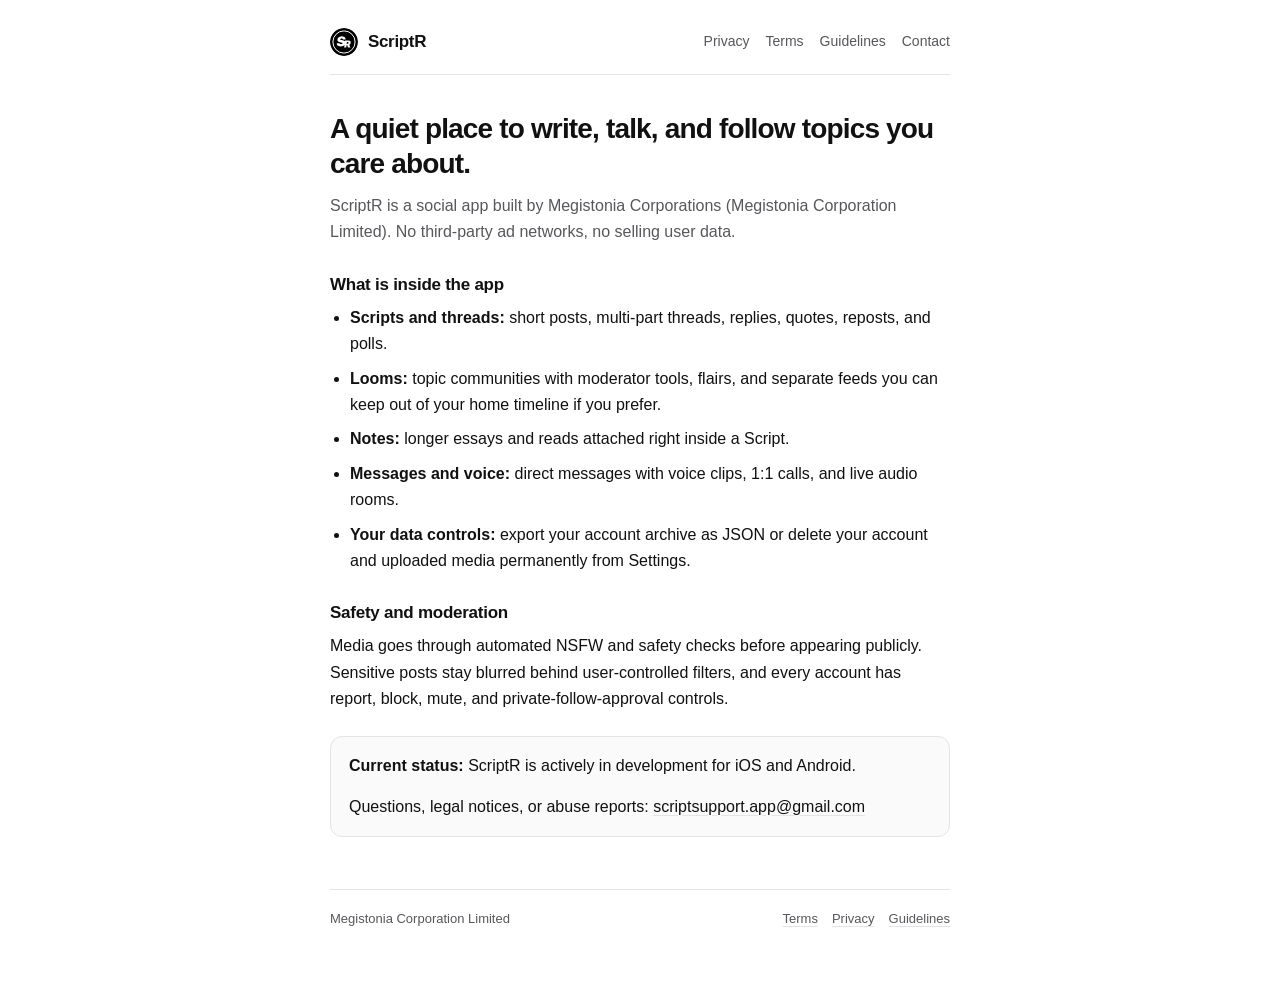
==== index.html @ a4e435cb "Initial ScriptR site and policies" ====
<!doctype html>
<html lang="en">
<head>
  <meta charset="utf-8">
  <meta name="viewport" content="width=device-width, initial-scale=1">
  <title>ScriptR</title>
  <meta name="description" content="ScriptR by Megistonia Corporations. Short threads, topic communities, long-form notes, voice rooms, and direct messages.">
  <link rel="icon" type="image/svg+xml" href="./assets/logo.svg">
  <link rel="stylesheet" href="./styles.css">
</head>
<body>
  <div class="page">
    <header>
      <a class="brand" href="./">
        <img src="./assets/logo.svg" alt="ScriptR">
        <span>ScriptR</span>
      </a>
      <nav aria-label="Primary">
        <a href="./privacy/">Privacy</a>
        <a href="./terms/">Terms</a>
        <a href="./guidelines/">Guidelines</a>
        <a href="mailto:scriptsupport.app@gmail.com">Contact</a>
      </nav>
    </header>

    <main>
      <h1>A quiet place to write, talk, and follow topics you care about.</h1>
      <p class="lead">
        ScriptR is a social app built by Megistonia Corporations (Megistonia Corporation Limited).
        No third-party ad networks, no selling user data.
      </p>

      <h2>What is inside the app</h2>
      <ul>
        <li><strong>Scripts and threads:</strong> short posts, multi-part threads, replies, quotes, reposts, and polls.</li>
        <li><strong>Looms:</strong> topic communities with moderator tools, flairs, and separate feeds you can keep out of your home timeline if you prefer.</li>
        <li><strong>Notes:</strong> longer essays and reads attached right inside a Script.</li>
        <li><strong>Messages and voice:</strong> direct messages with voice clips, 1:1 calls, and live audio rooms.</li>
        <li><strong>Your data controls:</strong> export your account archive as JSON or delete your account and uploaded media permanently from Settings.</li>
      </ul>

      <h2>Safety and moderation</h2>
      <p>
        Media goes through automated NSFW and safety checks before appearing publicly. Sensitive
        posts stay blurred behind user-controlled filters, and every account has report, block, mute,
        and private-follow-approval controls.
      </p>

      <div class="box">
        <p><strong>Current status:</strong> ScriptR is actively in development for iOS and Android.</p>
        <p>
          Questions, legal notices, or abuse reports:
          <a href="mailto:scriptsupport.app@gmail.com">scriptsupport.app@gmail.com</a>
        </p>
      </div>
    </main>

    <footer>
      <span>Megistonia Corporation Limited</span>
      <span class="footer-links">
        <a href="./terms/">Terms</a>
        <a href="./privacy/">Privacy</a>
        <a href="./guidelines/">Guidelines</a>
      </span>
    </footer>
  </div>
</body>
</html>
---- styles.css ----
:root {
  color-scheme: dark light;
  --bg: #ffffff;
  --surface: #fafafa;
  --text: #111111;
  --muted: #57575c;
  --line: #e4e4e7;
}

@media (prefers-color-scheme: dark) {
  :root {
    --bg: #0a0a0a;
    --surface: #121212;
    --text: #f4f4f5;
    --muted: #9a9aa2;
    --line: #242426;
  }
}

* {
  box-sizing: border-box;
}

html,
body {
  margin: 0;
  padding: 0;
  background: var(--bg);
  color: var(--text);
  font-family: -apple-system, BlinkMacSystemFont, "Segoe UI", Helvetica, Arial, sans-serif;
  font-size: 16px;
  line-height: 1.65;
  -webkit-font-smoothing: antialiased;
}

a {
  color: inherit;
  text-decoration: underline;
  text-decoration-color: var(--line);
  text-underline-offset: 3px;
}

a:hover {
  text-decoration-color: currentColor;
}

.page {
  max-width: 660px;
  margin: 0 auto;
  padding: 28px 20px 64px;
}

header {
  display: flex;
  align-items: center;
  justify-content: space-between;
  gap: 16px;
  padding-bottom: 18px;
  margin-bottom: 36px;
  border-bottom: 1px solid var(--line);
  flex-wrap: wrap;
}

.brand {
  display: inline-flex;
  align-items: center;
  gap: 10px;
  text-decoration: none;
  font-weight: 700;
  font-size: 17px;
  letter-spacing: -0.02em;
}

.brand img {
  width: 28px;
  height: 28px;
  border-radius: 999px;
  display: block;
}

nav {
  display: flex;
  align-items: center;
  gap: 16px;
  flex-wrap: wrap;
  font-size: 14px;
  color: var(--muted);
}

nav a {
  text-decoration: none;
}

nav a:hover,
nav a[aria-current="page"] {
  color: var(--text);
}

h1 {
  font-size: 28px;
  line-height: 1.25;
  letter-spacing: -0.03em;
  margin: 0 0 12px;
  font-weight: 700;
}

.lead {
  color: var(--muted);
  font-size: 16px;
  margin: 0 0 28px;
}

.meta {
  font-size: 13px;
  color: var(--muted);
  margin: -4px 0 28px;
}

h2 {
  font-size: 17px;
  line-height: 1.35;
  letter-spacing: -0.015em;
  margin: 28px 0 8px;
  font-weight: 600;
}

p {
  margin: 0 0 14px;
}

ul {
  margin: 0 0 16px;
  padding-left: 20px;
}

li {
  margin-bottom: 8px;
}

.box {
  background: var(--surface);
  border: 1px solid var(--line);
  border-radius: 12px;
  padding: 16px 18px;
  margin: 24px 0;
}

.box p:last-child {
  margin-bottom: 0;
}

footer {
  margin-top: 52px;
  padding-top: 18px;
  border-top: 1px solid var(--line);
  font-size: 13px;
  color: var(--muted);
  display: flex;
  justify-content: space-between;
  gap: 12px;
  flex-wrap: wrap;
}

.footer-links {
  display: flex;
  gap: 14px;
  flex-wrap: wrap;
}
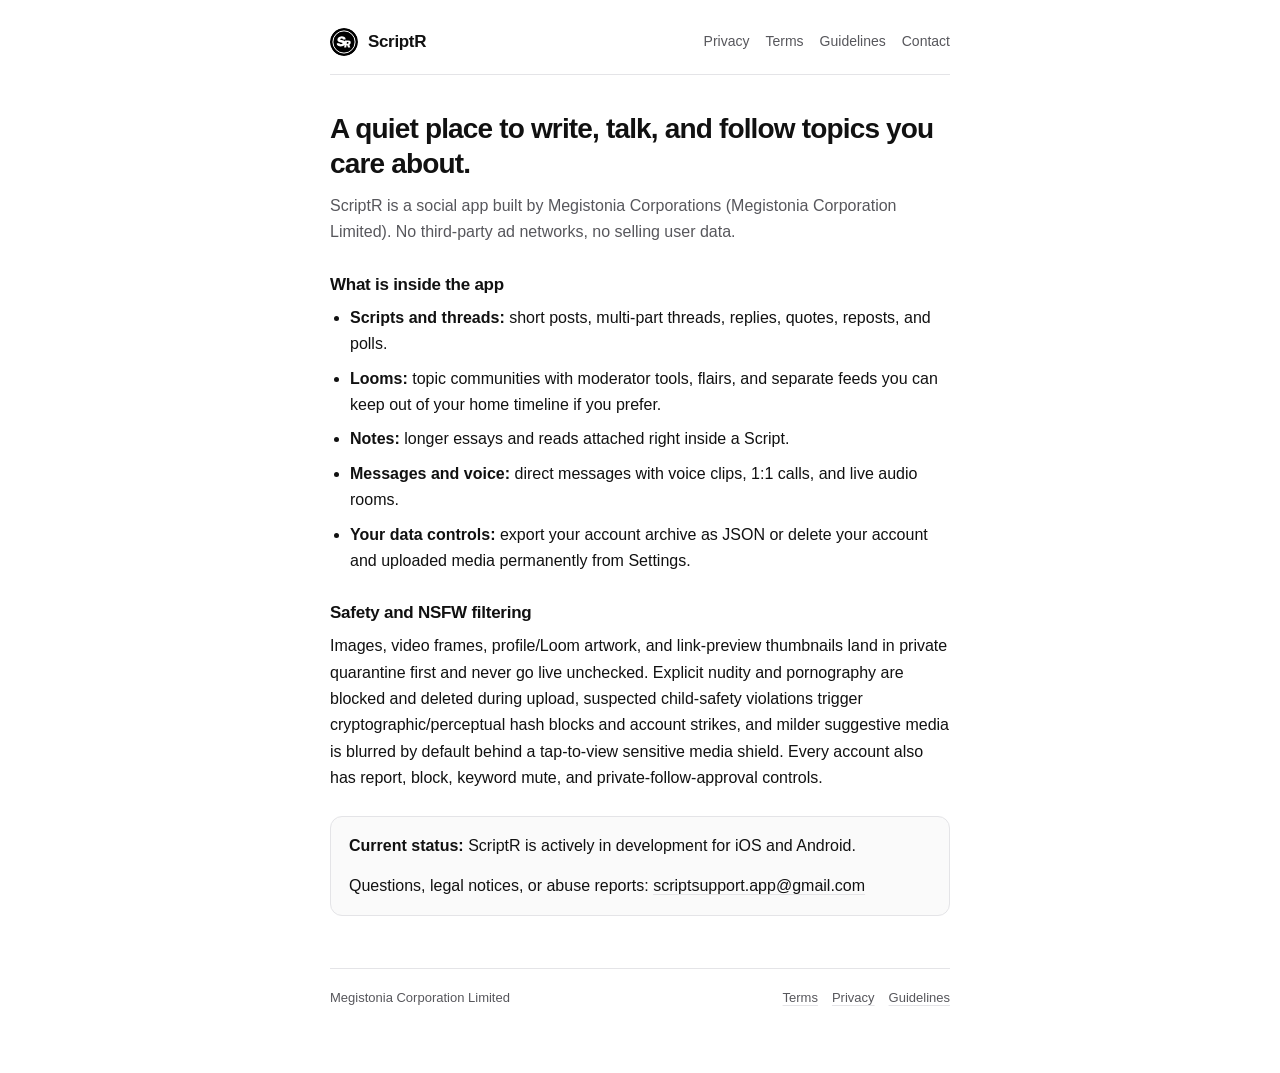
==== commit 61507f06: "Align policies with real quarantine and NSFW filtering pipeline" ====
--- a/index.html
+++ b/index.html
@@ -39,11 +39,14 @@
         <li><strong>Your data controls:</strong> export your account archive as JSON or delete your account and uploaded media permanently from Settings.</li>
       </ul>
 
-      <h2>Safety and moderation</h2>
+      <h2>Safety and NSFW filtering</h2>
       <p>
-        Media goes through automated NSFW and safety checks before appearing publicly. Sensitive
-        posts stay blurred behind user-controlled filters, and every account has report, block, mute,
-        and private-follow-approval controls.
+        Images, video frames, profile/Loom artwork, and link-preview thumbnails land in private
+        quarantine first and never go live unchecked. Explicit nudity and pornography are blocked and
+        deleted during upload, suspected child-safety violations trigger cryptographic/perceptual
+        hash blocks and account strikes, and milder suggestive media is blurred by default behind a
+        tap-to-view sensitive media shield. Every account also has report, block, keyword mute, and
+        private-follow-approval controls.
       </p>
 
       <div class="box">
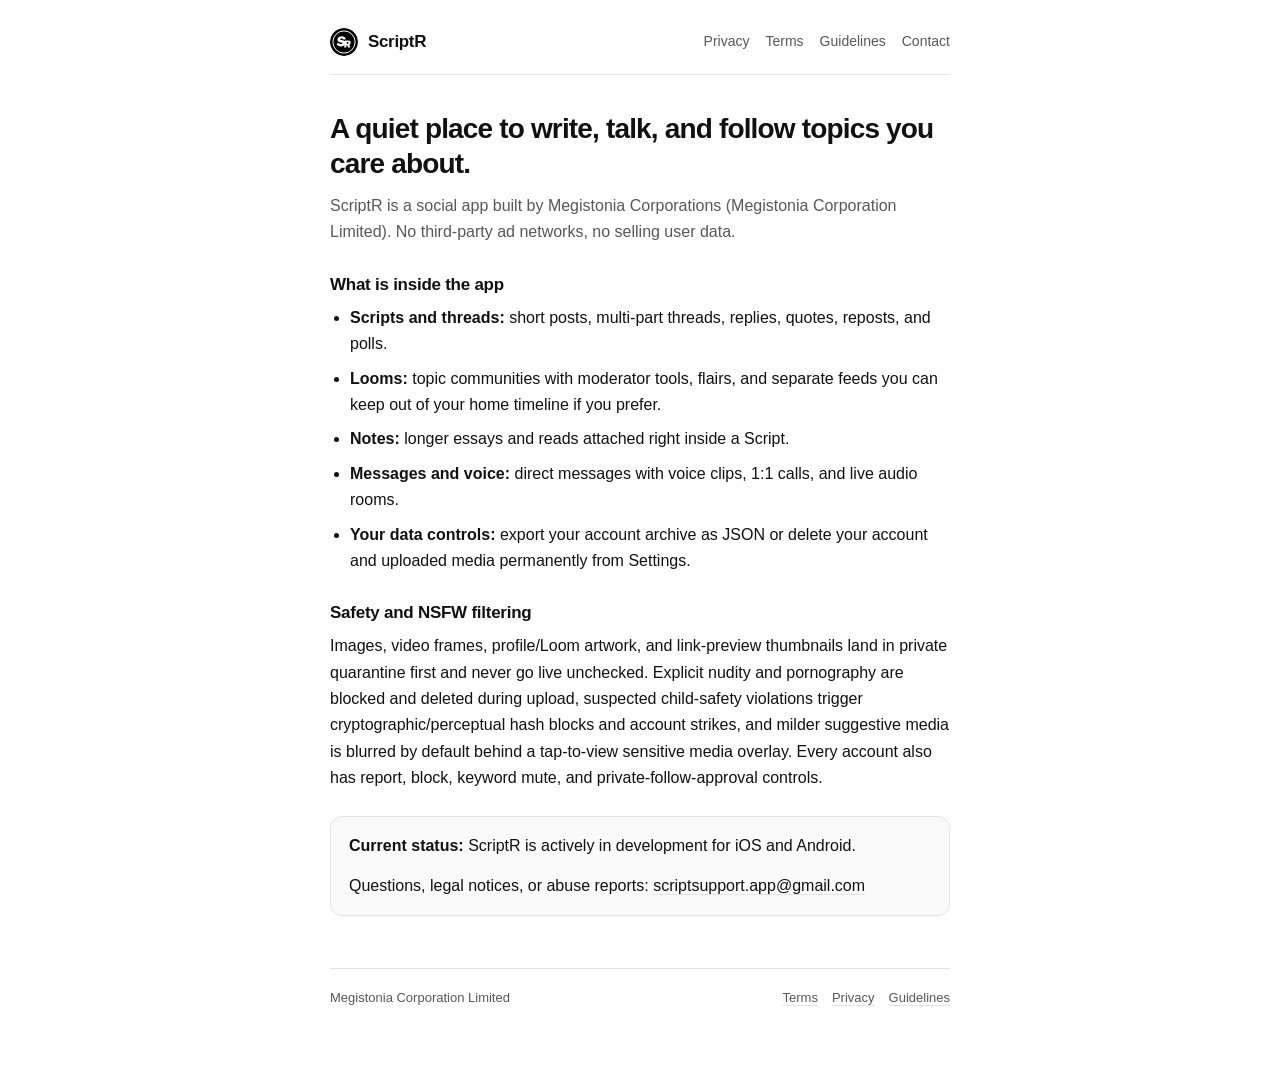
==== commit eac843be: "Use Sensitive Media label consistently across site" ====
--- a/index.html
+++ b/index.html
@@ -45,7 +45,7 @@
         quarantine first and never go live unchecked. Explicit nudity and pornography are blocked and
         deleted during upload, suspected child-safety violations trigger cryptographic/perceptual
         hash blocks and account strikes, and milder suggestive media is blurred by default behind a
-        tap-to-view sensitive media shield. Every account also has report, block, keyword mute, and
+        tap-to-view sensitive media overlay. Every account also has report, block, keyword mute, and
         private-follow-approval controls.
       </p>
 
